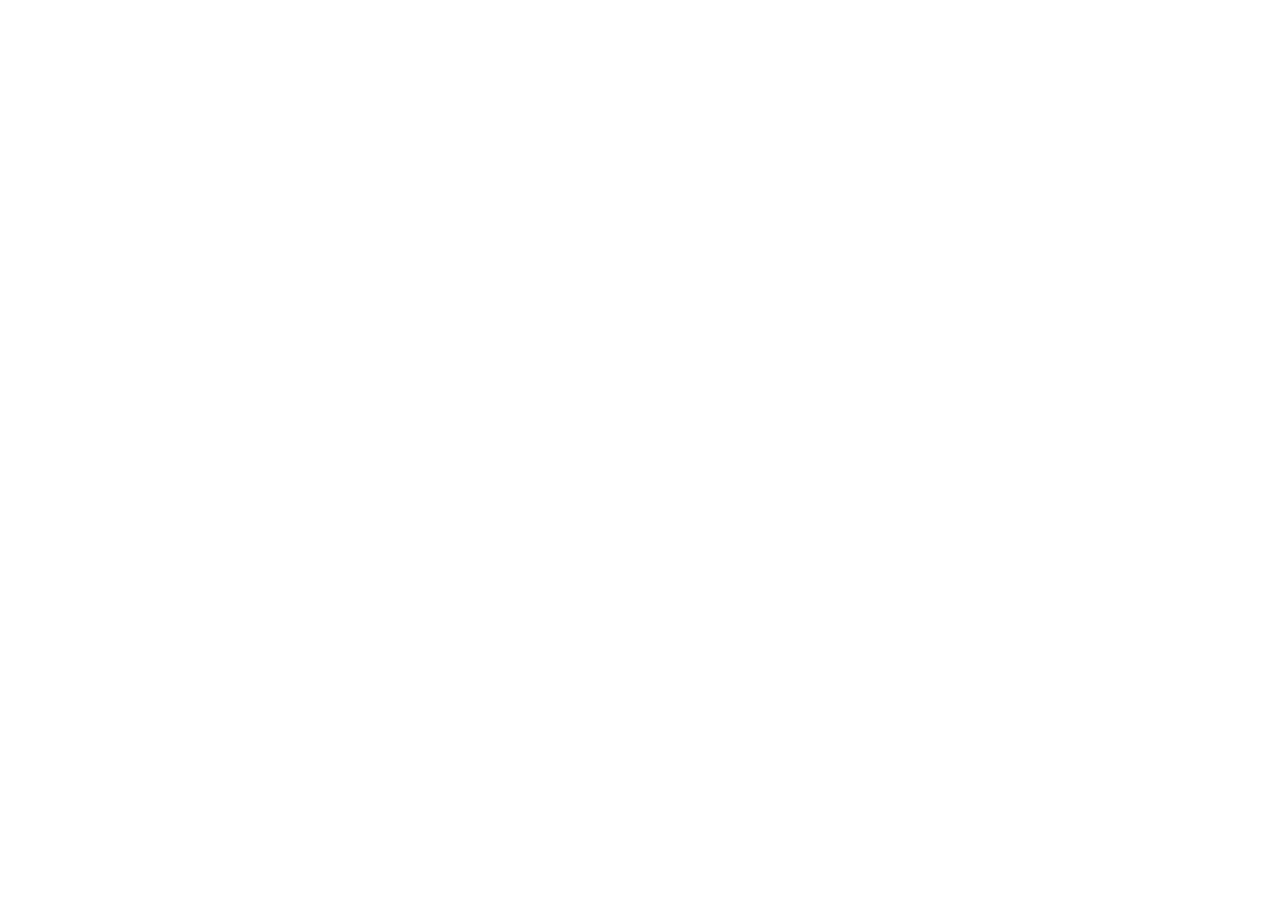
==== html/index.html @ 44332c36 "project initialized , defined the readme along with folder structure" ====
<!DOCTYPE html>
<html lang="en">
<head>
    <meta charset="UTF-8">
    <meta name="viewport" content="width=device-width, initial-scale=1.0">
    <title>Clipix</title>
</head>
<body>
    
</body>
</html>
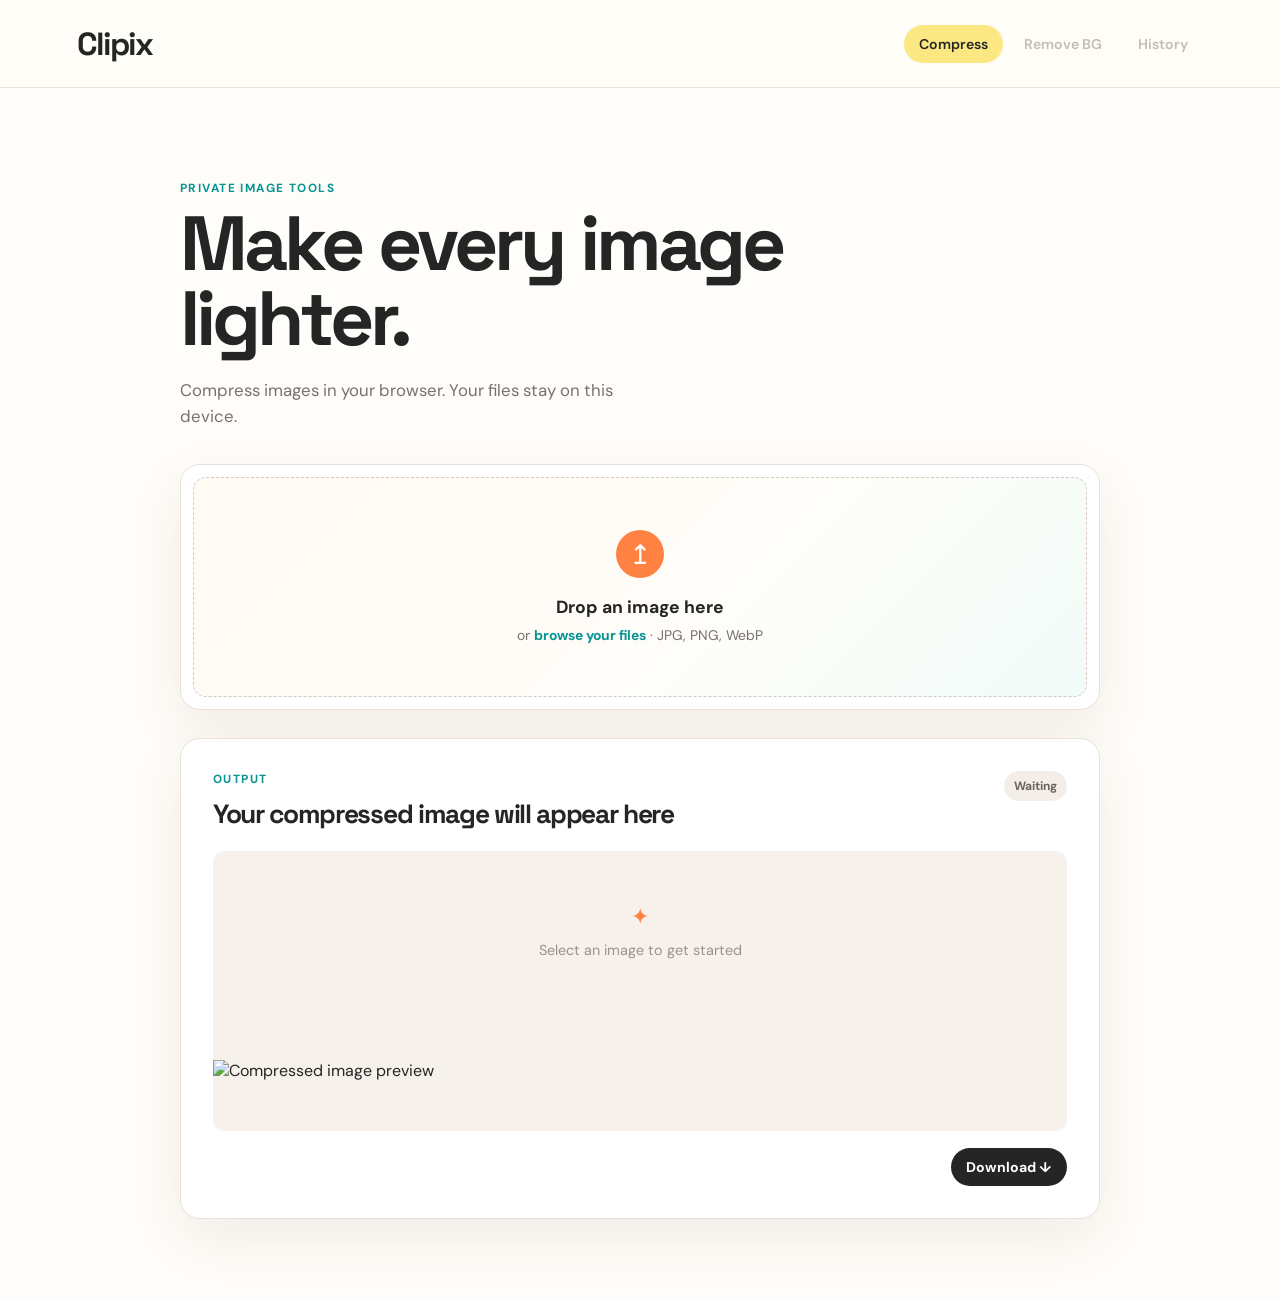
==== commit 71038ec8: "implemented single worker encoding and quality compression for one image, along with basic frontend " ====
--- a/html/index.html
+++ b/html/index.html
@@ -4,8 +4,62 @@
     <meta charset="UTF-8">
     <meta name="viewport" content="width=device-width, initial-scale=1.0">
     <title>Clipix</title>
+    <link rel="preconnect" href="https://fonts.googleapis.com">
+    <link rel="preconnect" href="https://fonts.gstatic.com" crossorigin>
+    <link href="https://fonts.googleapis.com/css2?family=DM+Sans:wght@400;500;600;700&family=Space+Grotesk:wght@500;600;700&display=swap" rel="stylesheet">
+    <link rel="stylesheet" href="../css/style.css">
+    <script src="../js/main.js" defer></script>
 </head>
 <body>
-    
+  <main class="app-shell">
+    <header class="topbar">
+      <a class="brand" href="./index.html" aria-label="Clipix home">Clipix</a>
+      <nav class="tabs" aria-label="Main navigation">
+        <button class="tab is-active" type="button">Compress</button>
+        <button class="tab" type="button" disabled>Remove BG</button>
+        <button class="tab" type="button" disabled>History</button>
+      </nav>
+    </header>
+
+    <section class="workspace" aria-labelledby="page-title">
+      <div class="intro">
+        <p class="eyebrow">Private image tools</p>
+        <h1 id="page-title">Make every image lighter.</h1>
+        <p class="lede">Compress images in your browser. Your files stay on this device.</p>
+      </div>
+
+      <form id="upload-form" class="upload-card">
+        <label class="dropzone" id="dropzone" for="pic">
+          <span class="drop-icon" aria-hidden="true">↥</span>
+          <span class="drop-title">Drop an image here</span>
+          <span class="drop-hint">or <span class="browse-link">browse your files</span> · JPG, PNG, WebP</span>
+          <input type="file" id="pic" name="pic" accept="image/jpeg,image/png,image/webp" />
+        </label>
+      </form>
+
+      <section class="result-panel" id="result-panel" aria-live="polite" aria-busy="false">
+        <div class="result-heading">
+          <div>
+            <p class="eyebrow">Output</p>
+            <h2 id="result-title">Your compressed image will appear here</h2>
+          </div>
+          <span class="status-pill" id="status-pill">Waiting</span>
+        </div>
+        <div class="preview-frame" id="preview-frame">
+          <div class="empty-preview" id="empty-preview">
+            <span class="empty-mark" aria-hidden="true">✦</span>
+            <span>Select an image to get started</span>
+          </div>
+          <img id="result-image" alt="Compressed image preview" hidden />
+        </div>
+        <div class="result-meta" id="result-meta" hidden>
+          <span id="file-name"></span>
+          <span id="original-size"></span>
+          <span id="file-size"></span>
+          <a class="download-button" id="download-link" download>Download <span aria-hidden="true">↓</span></a>
+        </div>
+      </section>
+    </section>
+  </main>
 </body>
 </html>
--- a/css/style.css
+++ b/css/style.css
@@ -0,0 +1,140 @@
+@import url('https://fonts.googleapis.com/css2?family=DM+Sans:wght@400;500;600;700&family=Space+Grotesk:wght@500;600;700&display=swap');
+
+:root {
+	--ink: #252525;
+	--muted: #77716d;
+	--paper: #fffdf9;
+	--panel: #ffffff;
+	--line: #e9e1da;
+	--coral: #ff8243;
+	--blush: #ffc0cb;
+	--butter: #fce883;
+	--teal: #069494;
+	--shadow: 0 20px 55px rgba(74, 49, 35, 0.08);
+}
+
+* { box-sizing: border-box; }
+
+body {
+	min-width: 320px;
+	margin: 0;
+	color: var(--ink);
+	background: var(--paper);
+	font-family: 'DM Sans', sans-serif;
+}
+
+button, input { font: inherit; }
+
+.app-shell { min-height: 100vh; }
+
+.topbar {
+	display: flex;
+	align-items: center;
+	justify-content: space-between;
+	min-height: 88px;
+	padding: 0 clamp(24px, 6vw, 88px);
+	border-bottom: 1px solid var(--line);
+	background: rgba(255, 253, 249, 0.9);
+}
+
+.brand {
+	color: var(--ink);
+	font: 700 clamp(1.5rem, 2.5vw, 2rem) 'Space Grotesk', sans-serif;
+	letter-spacing: -0.06em;
+	text-decoration: none;
+}
+
+.tabs { display: flex; gap: 6px; }
+
+.tab {
+	border: 0;
+	border-radius: 999px;
+	padding: 10px 15px;
+	color: var(--muted);
+	background: transparent;
+	cursor: pointer;
+	font-size: 0.88rem;
+	font-weight: 600;
+}
+
+.tab.is-active { color: var(--ink); background: var(--butter); }
+.tab:disabled { cursor: not-allowed; opacity: 0.45; }
+
+.workspace {
+	width: min(100% - 40px, 920px);
+	margin: 0 auto;
+	padding: clamp(48px, 8vw, 92px) 0 80px;
+}
+
+.intro { max-width: 620px; margin-bottom: 34px; }
+
+.eyebrow {
+	margin: 0 0 10px;
+	color: var(--teal);
+	font-size: 0.74rem;
+	font-weight: 700;
+	letter-spacing: 0.12em;
+	text-transform: uppercase;
+}
+
+h1, h2 { margin: 0; font-family: 'Space Grotesk', sans-serif; letter-spacing: -0.05em; }
+h1 { font-size: clamp(2.25rem, 6vw, 4.8rem); line-height: 0.98; }
+.lede { max-width: 450px; margin: 20px 0 0; color: var(--muted); font-size: 1.05rem; line-height: 1.6; }
+
+.upload-card, .result-panel {
+	border: 1px solid var(--line);
+	border-radius: 20px;
+	background: var(--panel);
+	box-shadow: var(--shadow);
+}
+
+.upload-card { padding: 12px; }
+
+.dropzone {
+	display: flex;
+	min-height: 220px;
+	flex-direction: column;
+	align-items: center;
+	justify-content: center;
+	border: 1.5px dashed #d5c9c0;
+	border-radius: 13px;
+	background: linear-gradient(135deg, #fffaf2, #fffdf9 55%, #f1fbf8);
+	cursor: pointer;
+	transition: border-color 180ms ease, transform 180ms ease, background 180ms ease;
+}
+
+.dropzone:hover, .dropzone.is-dragging { border-color: var(--teal); background: #f0faf7; transform: translateY(-2px); }
+.dropzone input { position: absolute; width: 1px; height: 1px; opacity: 0; }
+.drop-icon { display: grid; width: 48px; height: 48px; place-items: center; margin-bottom: 18px; border-radius: 50%; color: #fff; background: var(--coral); font-size: 1.7rem; }
+.drop-title { font-size: 1.1rem; font-weight: 700; }
+.drop-hint { margin-top: 8px; color: var(--muted); font-size: 0.87rem; }
+.browse-link { color: var(--teal); font-weight: 700; }
+
+.result-panel { margin-top: 28px; padding: clamp(20px, 4vw, 32px); }
+.result-heading { display: flex; align-items: flex-start; justify-content: space-between; gap: 16px; margin-bottom: 20px; }
+h2 { max-width: 520px; font-size: clamp(1.2rem, 3vw, 1.65rem); }
+.status-pill { flex: 0 0 auto; border-radius: 999px; padding: 7px 10px; color: #6b625b; background: #f4eee8; font-size: 0.75rem; font-weight: 700; }
+.status-pill.is-processing { color: #8a6610; background: var(--butter); }
+.status-pill.is-ready { color: #fff; background: var(--teal); }
+.status-pill.is-error { color: #fff; background: #bd5546; }
+
+.preview-frame { display: grid; min-height: 280px; place-items: center; overflow: hidden; border-radius: 12px; background: #f7f1eb; }
+.empty-preview { display: grid; place-items: center; gap: 10px; color: #9b9189; font-size: 0.9rem; }
+.empty-mark { color: var(--coral); font-size: 1.4rem; }
+#result-image { display: block; width: 100%; max-height: 560px; object-fit: contain; }
+.result-meta { display: flex; align-items: center; gap: 12px; margin-top: 17px; color: var(--muted); font-size: 0.88rem; }
+#original-size { color: var(--muted); }
+#file-size { color: var(--teal); font-weight: 700; }
+.download-button { margin-left: auto; border-radius: 999px; padding: 10px 15px; color: #fff; background: var(--ink); font-weight: 700; text-decoration: none; }
+.download-button:hover { background: var(--teal); }
+
+@media (max-width: 620px) {
+	.topbar { align-items: flex-start; flex-direction: column; gap: 12px; padding-top: 20px; padding-bottom: 18px; }
+	.tabs { width: 100%; justify-content: space-between; }
+	.tab { padding-inline: 10px; }
+	.workspace { width: min(100% - 28px, 920px); padding-top: 48px; }
+	.dropzone { min-height: 190px; }
+	.result-heading { flex-direction: column; }
+	.result-meta { align-items: flex-start; flex-wrap: wrap; }
+	.download-button { width: 100%; margin-left: 0; text-align: center; }
+}
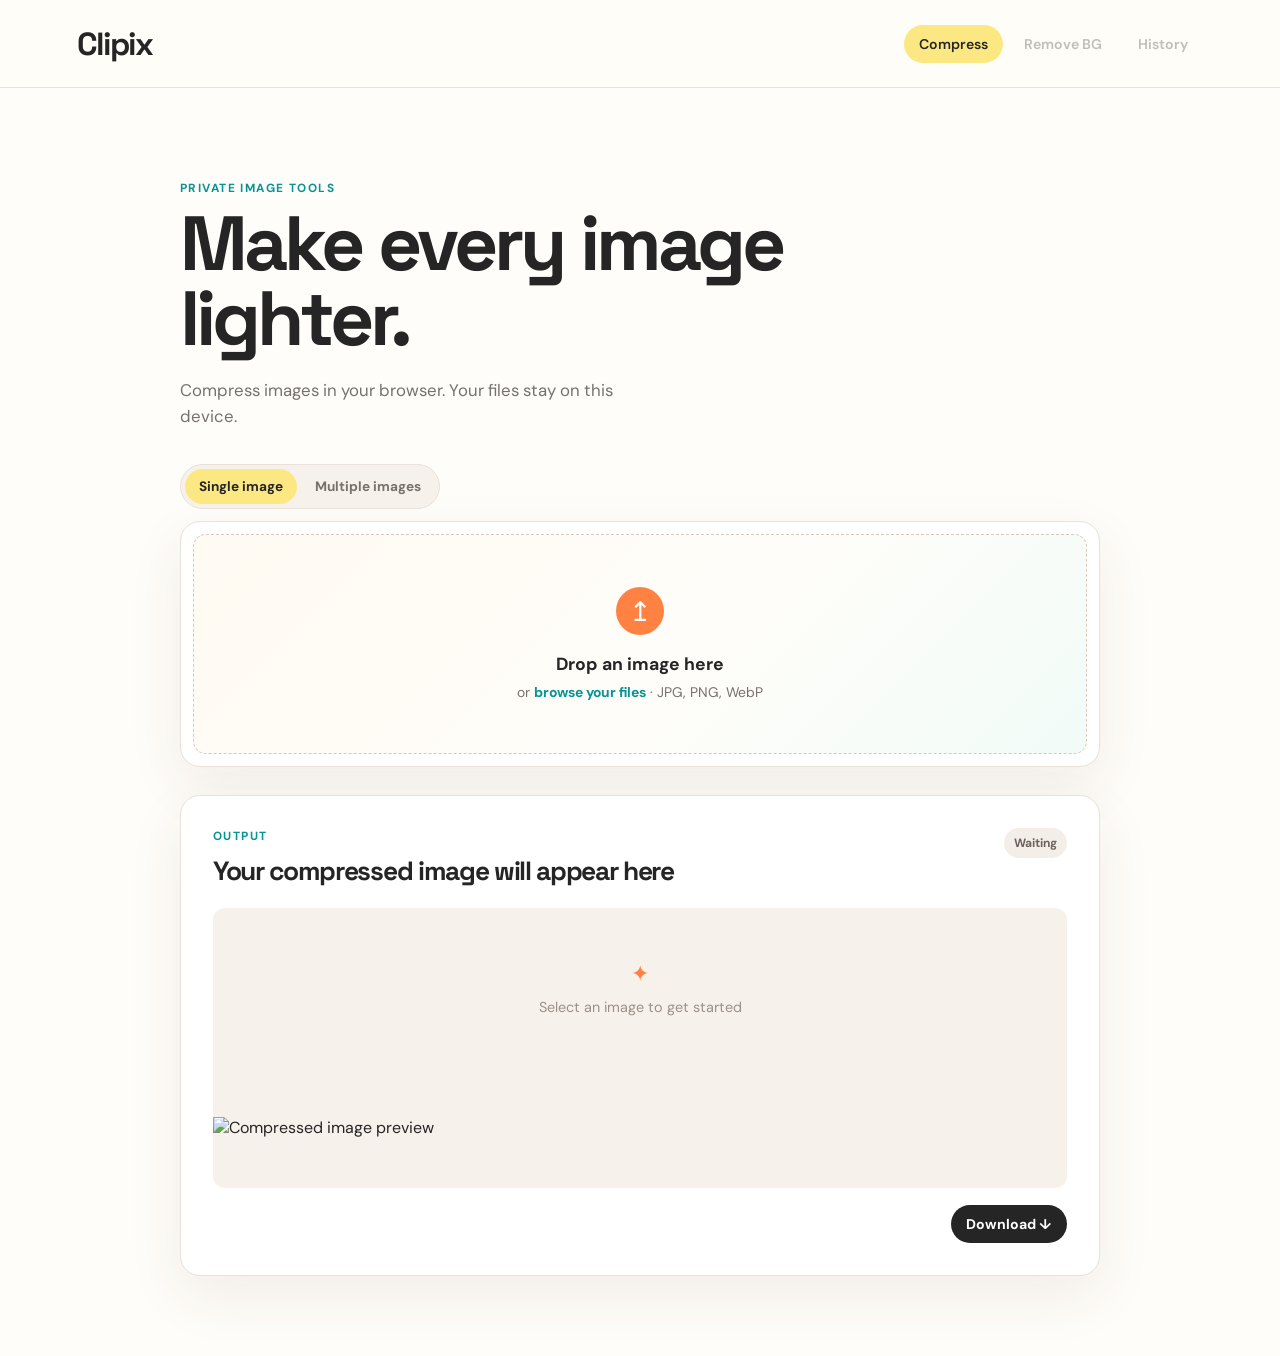
==== commit 1047d12b: "added worker-pool batch image compression ..using multiple threads for multiple files" ====
--- a/html/index.html
+++ b/html/index.html
@@ -8,7 +8,7 @@
     <link rel="preconnect" href="https://fonts.gstatic.com" crossorigin>
     <link href="https://fonts.googleapis.com/css2?family=DM+Sans:wght@400;500;600;700&family=Space+Grotesk:wght@500;600;700&display=swap" rel="stylesheet">
     <link rel="stylesheet" href="../css/style.css">
-    <script src="../js/main.js" defer></script>
+    <script src="../js/main.js" type="module"></script>
 </head>
 <body>
   <main class="app-shell">
@@ -28,6 +28,11 @@
         <p class="lede">Compress images in your browser. Your files stay on this device.</p>
       </div>
 
+      <div class="mode-switch" role="group" aria-label="Compression mode">
+        <button class="mode-button is-active" id="single-mode" type="button" aria-pressed="true">Single image</button>
+        <button class="mode-button" id="multiple-mode" type="button" aria-pressed="false">Multiple images</button>
+      </div>
+
       <form id="upload-form" class="upload-card">
         <label class="dropzone" id="dropzone" for="pic">
           <span class="drop-icon" aria-hidden="true">↥</span>
@@ -36,6 +41,69 @@
           <input type="file" id="pic" name="pic" accept="image/jpeg,image/png,image/webp" />
         </label>
       </form>
+
+      <form id="multiple-upload-form" class="upload-card" hidden>
+        <label class="dropzone" id="multiple-dropzone" for="multiple-pic">
+          <span class="drop-icon" aria-hidden="true">↥</span>
+          <span class="drop-title">Drop images here</span>
+          <span class="drop-hint">or <span class="browse-link">browse your files</span> · Select multiple JPG, PNG, or WebP files</span>
+          <input type="file" id="multiple-pic" name="multiple-pic" accept="image/jpeg,image/png,image/webp" multiple />
+        </label>
+        <p class="batch-note">Batch mode uses quality 0.7 and a maximum width of 1920px. Up to four images are processed at once.</p>
+      </form>
+
+      <section class="controls-card" id="controls-card" aria-label="Compression settings" hidden>
+        <div class="controls-heading">
+          <div>
+            <p class="eyebrow">Fine tune</p>
+            <h2>Choose your balance</h2>
+          </div>
+          <span class="controls-hint">Updates instantly</span>
+        </div>
+        <div class="control-grid">
+          <label class="slider-control" for="quality-slider">
+            <span class="slider-label">
+              <span>Quality</span>
+            </span>
+            <input type="range" id="quality-slider" min="0.1" max="1" step="0.05" value="0.7">
+            <span class="slider-scale"><span>Smaller file</span><span>Sharper image</span></span>
+          </label>
+          <label class="slider-control" for="width-slider">
+            <span class="slider-label">
+              <span>Maximum width</span>
+            </span>
+            <input type="range" id="width-slider" min="320" max="3840" step="10" value="1920">
+            <span class="slider-scale"><span>More compact</span><span>More detail</span></span>
+          </label>
+          <label class="format-control" for="outputFormat">
+            <span class="slider-label">
+              <span>Output format</span>
+              <span class="format-badge">Default</span>
+            </span>
+            <span class="select-wrap">
+              <select name="output" id="outputFormat" aria-describedby="format-help">
+                <option value="jpeg">JPEG · Best compatibility</option>
+                <option value="webp">WebP · Smaller files</option>
+              </select>
+            </span>
+            <span class="format-help" id="format-help">WebP is usually the smallest. JPEG works everywhere.</span>
+          </label>
+        </div>
+      </section>
+
+      <section class="batch-panel" id="batch-panel" aria-label="Batch compression results" hidden>
+        <div class="result-heading">
+          <div>
+            <p class="eyebrow">Batch output</p>
+            <h2 id="batch-title">Your compressed images will appear here</h2>
+          </div>
+          <div class="batch-actions">
+            <span class="status-pill" id="batch-status">Waiting</span>
+            <button class="download-button batch-download-all" id="download-all" type="button" hidden>Download all</button>
+          </div>
+        </div>
+        <div class="batch-list" id="batch-list"></div>
+      </section>
 
       <section class="result-panel" id="result-panel" aria-live="polite" aria-busy="false">
         <div class="result-heading">
--- a/css/style.css
+++ b/css/style.css
@@ -23,7 +23,7 @@
 	font-family: 'DM Sans', sans-serif;
 }
 
-button, input { font: inherit; }
+button, input, select { font: inherit; }
 
 .app-shell { min-height: 100vh; }
 
@@ -89,6 +89,37 @@
 }
 
 .upload-card { padding: 12px; }
+.mode-switch { display: inline-flex; gap: 4px; margin-bottom: 12px; padding: 4px; border: 1px solid var(--line); border-radius: 999px; background: #f7f1eb; }
+.mode-button { border: 0; border-radius: 999px; padding: 9px 14px; color: var(--muted); background: transparent; cursor: pointer; font-size: 0.85rem; font-weight: 700; }
+.mode-button.is-active { color: var(--ink); background: var(--butter); }
+.batch-note { margin: 12px 4px 2px; color: var(--muted); font-size: 0.78rem; }
+
+.controls-card {
+	margin-top: 18px;
+	padding: clamp(20px, 4vw, 28px);
+	border: 1px solid var(--line);
+	border-radius: 20px;
+	background: var(--panel);
+	box-shadow: var(--shadow);
+}
+
+.controls-heading { display: flex; align-items: flex-start; justify-content: space-between; gap: 16px; margin-bottom: 22px; }
+.controls-heading h2 { font-size: clamp(1.2rem, 3vw, 1.55rem); }
+.controls-hint { padding-top: 5px; color: var(--teal); font-size: 0.78rem; font-weight: 700; }
+.control-grid { display: grid; grid-template-columns: repeat(2, minmax(0, 1fr)); gap: 24px; }
+.slider-control { display: grid; gap: 12px; color: var(--muted); font-size: 0.85rem; font-weight: 600; }
+.slider-label { display: flex; align-items: center; justify-content: space-between; gap: 12px; color: var(--ink); font-size: 0.95rem; }
+.slider-label output { color: var(--teal); font-variant-numeric: tabular-nums; }
+.slider-control input[type="range"] { width: 100%; height: 8px; margin: 2px 0; accent-color: var(--teal); cursor: pointer; }
+.slider-scale { display: flex; justify-content: space-between; color: var(--muted); font-size: 0.72rem; font-weight: 500; }
+.format-control { display: grid; align-content: start; gap: 12px; color: var(--muted); font-size: 0.85rem; font-weight: 600; }
+.format-badge { border-radius: 999px; padding: 4px 8px; color: var(--teal); background: #e8f6f3; font-size: 0.68rem; font-weight: 700; letter-spacing: 0.02em; }
+.select-wrap { position: relative; display: block; }
+.select-wrap::after { position: absolute; top: 50%; right: 15px; width: 7px; height: 7px; border-right: 1.5px solid var(--ink); border-bottom: 1.5px solid var(--ink); content: ''; pointer-events: none; transform: translateY(-65%) rotate(45deg); }
+.format-control select { width: 100%; min-height: 44px; appearance: none; border: 1px solid #d9cec5; border-radius: 12px; padding: 0 42px 0 13px; color: var(--ink); background: #fffdf9; cursor: pointer; font-size: 0.9rem; font-weight: 600; }
+.format-control select:hover { border-color: var(--teal); background: #f7fcfa; }
+.format-control select:focus-visible { outline: 3px solid rgba(6, 148, 148, 0.22); outline-offset: 2px; border-color: var(--teal); }
+.format-help { color: var(--muted); font-size: 0.74rem; font-weight: 500; line-height: 1.4; }
 
 .dropzone {
 	display: flex;
@@ -111,7 +142,17 @@
 .browse-link { color: var(--teal); font-weight: 700; }
 
 .result-panel { margin-top: 28px; padding: clamp(20px, 4vw, 32px); }
+.batch-panel { margin-top: 28px; padding: clamp(20px, 4vw, 32px); border: 1px solid var(--line); border-radius: 20px; background: var(--panel); box-shadow: var(--shadow); }
+.batch-list { display: grid; gap: 10px; }
+.batch-row { display: grid; grid-template-columns: minmax(0, 1fr) auto auto; align-items: center; gap: 14px; padding: 14px; border: 1px solid var(--line); border-radius: 12px; background: #fffdf9; }
+.batch-file { display: grid; min-width: 0; gap: 4px; }
+.batch-file strong { overflow: hidden; text-overflow: ellipsis; white-space: nowrap; }
+.batch-file-size, .batch-row-status { color: var(--muted); font-size: 0.78rem; }
+.batch-row-status.is-ready { color: var(--teal); font-weight: 700; }
+.batch-row-status.is-error { color: #bd5546; font-weight: 700; }
+.batch-download { margin-left: 0; padding: 7px 11px; font-size: 0.78rem; }
 .result-heading { display: flex; align-items: flex-start; justify-content: space-between; gap: 16px; margin-bottom: 20px; }
+.batch-actions { display: flex; align-items: center; gap: 10px; flex-wrap: wrap; justify-content: flex-end; }
 h2 { max-width: 520px; font-size: clamp(1.2rem, 3vw, 1.65rem); }
 .status-pill { flex: 0 0 auto; border-radius: 999px; padding: 7px 10px; color: #6b625b; background: #f4eee8; font-size: 0.75rem; font-weight: 700; }
 .status-pill.is-processing { color: #8a6610; background: var(--butter); }
@@ -126,6 +167,7 @@
 #original-size { color: var(--muted); }
 #file-size { color: var(--teal); font-weight: 700; }
 .download-button { margin-left: auto; border-radius: 999px; padding: 10px 15px; color: #fff; background: var(--ink); font-weight: 700; text-decoration: none; }
+.batch-download-all { margin-left: 0; border: 0; cursor: pointer; }
 .download-button:hover { background: var(--teal); }
 
 @media (max-width: 620px) {
@@ -135,6 +177,11 @@
 	.workspace { width: min(100% - 28px, 920px); padding-top: 48px; }
 	.dropzone { min-height: 190px; }
 	.result-heading { flex-direction: column; }
+	.batch-actions { justify-content: flex-start; }
+	.controls-heading { flex-direction: column; gap: 4px; }
+	.control-grid { grid-template-columns: 1fr; gap: 20px; }
 	.result-meta { align-items: flex-start; flex-wrap: wrap; }
 	.download-button { width: 100%; margin-left: 0; text-align: center; }
+	.batch-row { grid-template-columns: 1fr auto; }
+	.batch-download { grid-column: 1 / -1; }
 }
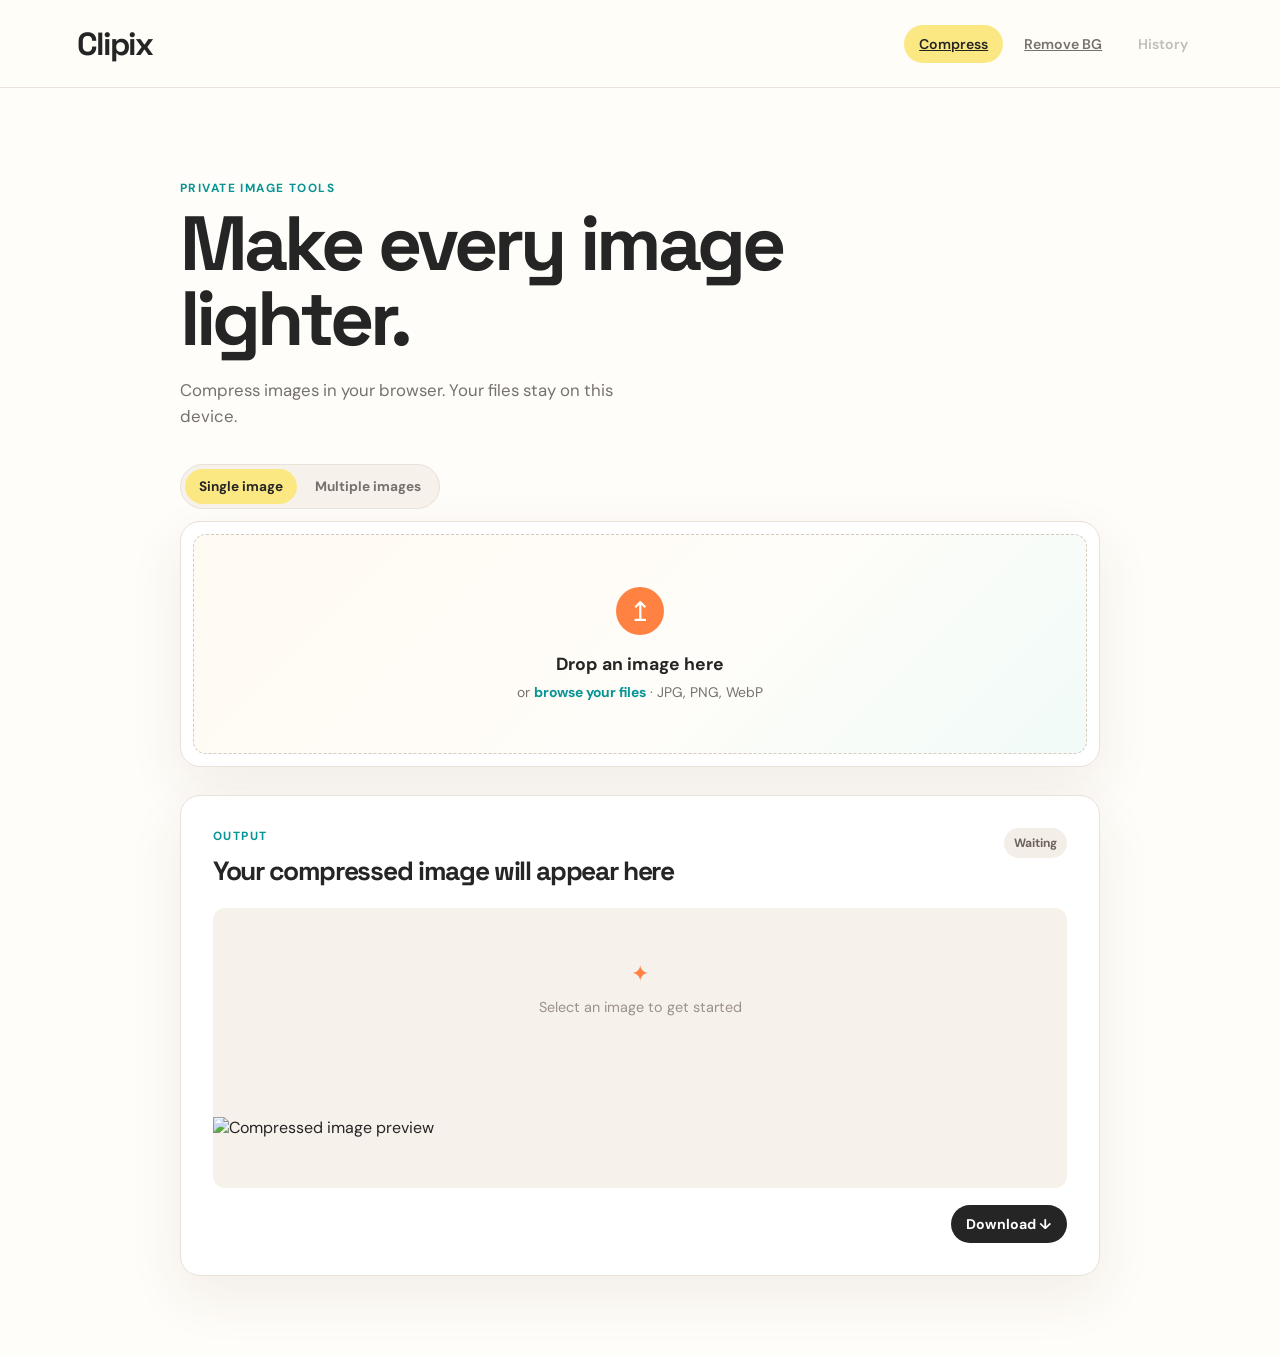
==== commit f87c5949: "added background removal feature" ====
--- a/html/index.html
+++ b/html/index.html
@@ -15,8 +15,8 @@
     <header class="topbar">
       <a class="brand" href="./index.html" aria-label="Clipix home">Clipix</a>
       <nav class="tabs" aria-label="Main navigation">
-        <button class="tab is-active" type="button">Compress</button>
-        <button class="tab" type="button" disabled>Remove BG</button>
+        <a class="tab is-active" href="./index.html">Compress</a>
+        <a class="tab" href="./bgremover.html">Remove BG</a>
         <button class="tab" type="button" disabled>History</button>
       </nav>
     </header>
--- a/css/style.css
+++ b/css/style.css
@@ -58,6 +58,7 @@
 }
 
 .tab.is-active { color: var(--ink); background: var(--butter); }
+.tab:hover { color: var(--ink); background: #fff4c2; }
 .tab:disabled { cursor: not-allowed; opacity: 0.45; }
 
 .workspace {
@@ -159,9 +160,27 @@
 .status-pill.is-ready { color: #fff; background: var(--teal); }
 .status-pill.is-error { color: #fff; background: #bd5546; }
 
-.preview-frame { display: grid; min-height: 280px; place-items: center; overflow: hidden; border-radius: 12px; background: #f7f1eb; }
+.preview-frame { position: relative; display: grid; min-height: 280px; place-items: center; overflow: hidden; border-radius: 12px; background: #f7f1eb; }
 .empty-preview { display: grid; place-items: center; gap: 10px; color: #9b9189; font-size: 0.9rem; }
+.empty-preview[hidden] { display: none; }
 .empty-mark { color: var(--coral); font-size: 1.4rem; }
+.processing-art { position: absolute; inset: 0; z-index: 1; display: grid; align-content: center; justify-items: center; gap: 8px; color: var(--ink); background: rgba(255, 253, 249, 0.12); text-align: center; }
+.processing-art[hidden] { display: none; }
+.processing-art strong { font: 600 1rem 'Space Grotesk', sans-serif; letter-spacing: -0.02em; }
+.processing-caption { color: var(--muted); font-size: 0.8rem; }
+.brush-stage { position: absolute; inset: 0; overflow: hidden; }
+.brush-glow { position: absolute; top: 50%; left: 50%; width: 150px; height: 90px; border-radius: 50%; background: rgba(252, 232, 131, 0.34); filter: blur(20px); transform: translate(-50%, -50%); }
+.brush-stroke { position: absolute; top: 50%; left: 50%; width: 175px; height: 58px; border: 3px solid rgba(6, 148, 148, 0.58); border-left-color: transparent; border-bottom-color: transparent; border-radius: 50%; transform: translate(-50%, -50%) rotate(-24deg); animation: brush-orbit 2.8s ease-in-out infinite; }
+.brush-stroke-two { width: 145px; height: 105px; border-color: rgba(255, 130, 67, 0.42); border-right-color: transparent; animation-delay: -0.9s; animation-duration: 3.4s; transform: translate(-50%, -50%) rotate(48deg); }
+.brush-stroke-three { width: 205px; height: 125px; border-color: rgba(255, 192, 203, 0.7); border-top-color: transparent; animation-delay: -1.7s; animation-duration: 4s; transform: translate(-50%, -50%) rotate(-55deg); }
+.floating-pencil { position: absolute; top: 50%; left: 50%; width: 112px; height: 25px; filter: drop-shadow(0 8px 5px rgba(74, 49, 35, 0.18)); transform: translate(-50%, -50%) rotate(-30deg); }
+.pencil-body { position: absolute; top: 0; left: 18px; width: 70px; height: 25px; border-radius: 4px 2px 2px 4px; background: linear-gradient(180deg, #ff9b64, #f36d3b); }
+.pencil-body::after { position: absolute; top: 5px; left: 10px; width: 50px; height: 3px; border-radius: 3px; background: rgba(255, 255, 255, 0.35); content: ''; }
+.pencil-tip { position: absolute; top: 0; left: 0; width: 0; height: 0; border-top: 12.5px solid transparent; border-bottom: 12.5px solid transparent; border-right: 22px solid #e6c9a8; }
+.pencil-tip::after { position: absolute; top: -3px; left: 16px; width: 0; height: 0; border-top: 3px solid transparent; border-bottom: 3px solid transparent; border-right: 7px solid #393333; content: ''; }
+.pencil-band { position: absolute; top: 0; left: 79px; width: 10px; height: 25px; background: var(--butter); }
+.pencil-eraser { position: absolute; top: 0; left: 89px; width: 22px; height: 25px; border-radius: 0 6px 6px 0; background: #f5a8ae; }
+@keyframes brush-orbit { 0%, 100% { opacity: 0.45; transform: translate(-50%, -50%) rotate(-24deg) scale(0.9); } 50% { opacity: 1; transform: translate(-50%, -50%) rotate(4deg) scale(1.05); } }
 #result-image { display: block; width: 100%; max-height: 560px; object-fit: contain; }
 .result-meta { display: flex; align-items: center; gap: 12px; margin-top: 17px; color: var(--muted); font-size: 0.88rem; }
 #original-size { color: var(--muted); }
@@ -169,6 +188,23 @@
 .download-button { margin-left: auto; border-radius: 999px; padding: 10px 15px; color: #fff; background: var(--ink); font-weight: 700; text-decoration: none; }
 .batch-download-all { margin-left: 0; border: 0; cursor: pointer; }
 .download-button:hover { background: var(--teal); }
+
+.progress-wrap {
+	margin-top: 18px;
+	padding: 16px 18px;
+	border: 1px solid var(--line);
+	border-radius: 14px;
+	background: #fffaf2;
+}
+.progress-wrap p { margin: 0 0 10px; color: var(--muted); font-size: 0.85rem; font-weight: 700; }
+.progress-wrap progress { display: block; width: 100%; height: 10px; accent-color: var(--teal); }
+.bg-preview { background: repeating-conic-gradient(#f1ebe5 0 25%, #fffdf9 0 50%) 50% / 24px 24px; }
+.bg-preview img { max-width: 100%; max-height: 560px; object-fit: contain; }
+.file-error { margin: 12px 0 0; color: #bd5546; font-size: 0.85rem; font-weight: 600; }
+
+@media (prefers-reduced-motion: reduce) {
+	.brush-stroke, .floating-pencil { animation: none; }
+}
 
 @media (max-width: 620px) {
 	.topbar { align-items: flex-start; flex-direction: column; gap: 12px; padding-top: 20px; padding-bottom: 18px; }
@@ -185,3 +221,33 @@
 	.batch-row { grid-template-columns: 1fr auto; }
 	.batch-download { grid-column: 1 / -1; }
 }
+
+.preview-frame {
+    position: relative;
+    overflow: hidden;
+}
+
+.processing-art {
+    position: absolute;
+    inset: 0;
+    display: grid;
+    place-items: center;
+    align-content: center;
+}
+
+.processing-art[hidden] {
+    display: none;
+}
+
+.brush-stage {
+    position: absolute;
+    inset: 0;
+    pointer-events: none;
+}
+
+.floating-pencil {
+    position: absolute;
+    left: 8%;
+    top: 8%;
+    transform: translate(-50%, -50%);
+}
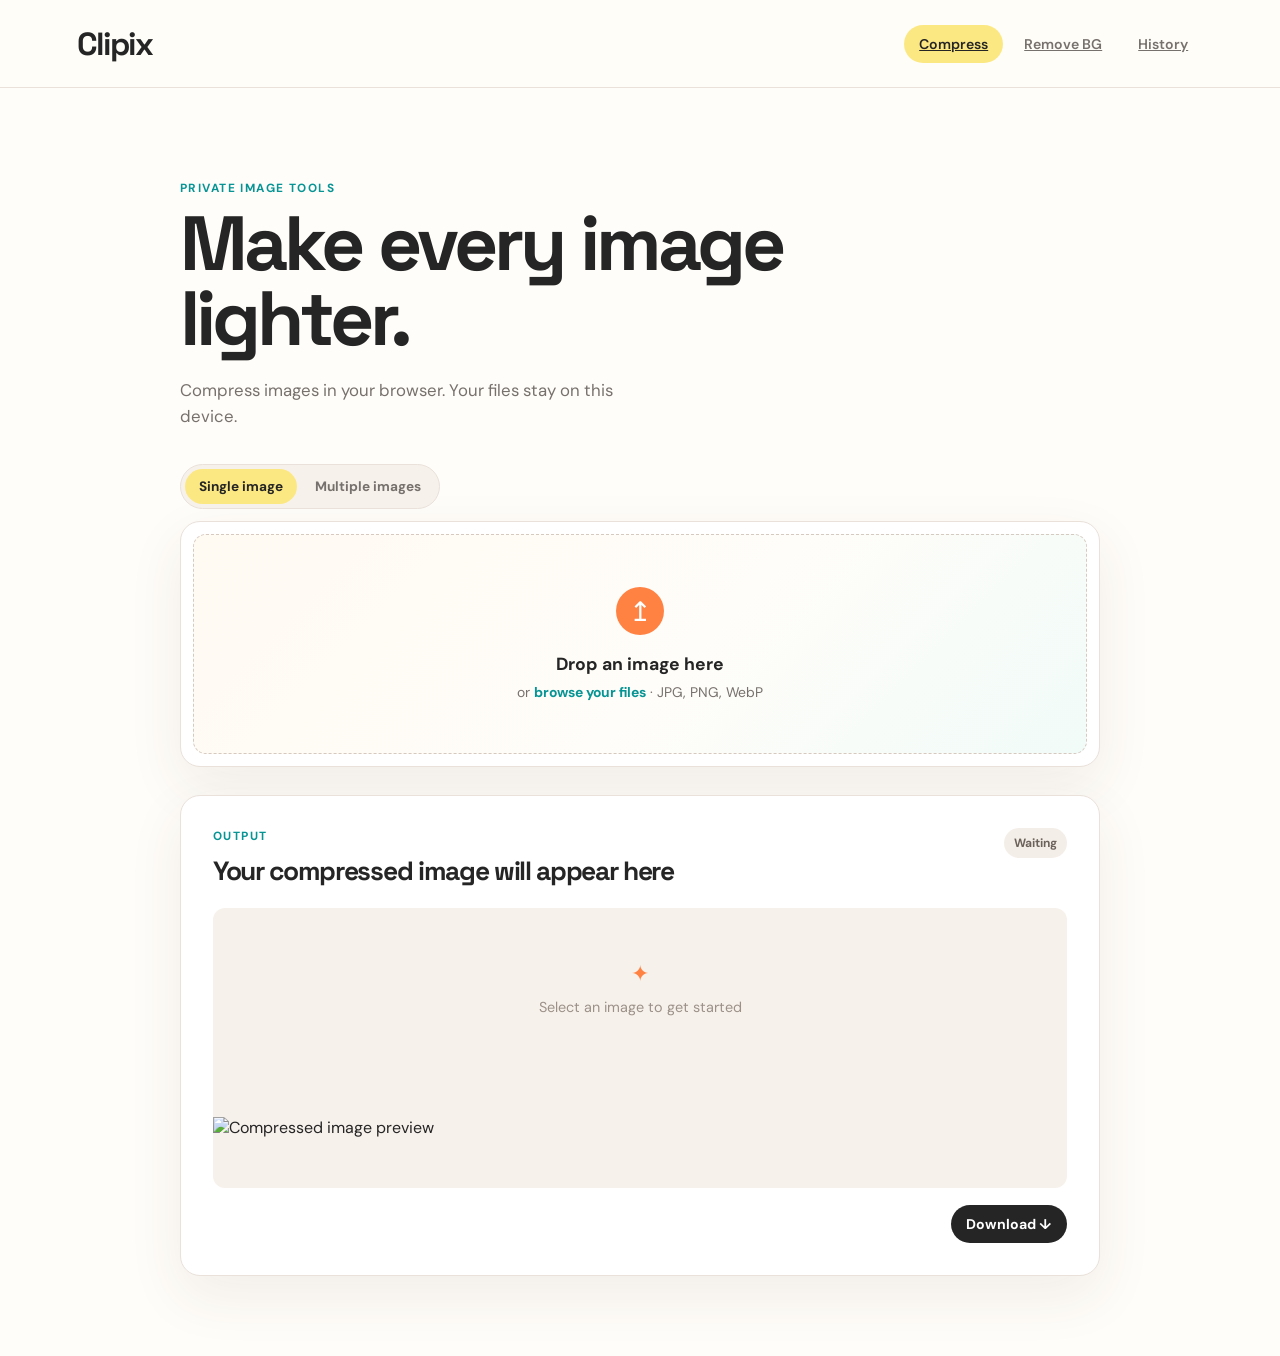
==== commit a375f0e1: "implemented export history functionality" ====
--- a/html/index.html
+++ b/html/index.html
@@ -17,7 +17,8 @@
       <nav class="tabs" aria-label="Main navigation">
         <a class="tab is-active" href="./index.html">Compress</a>
         <a class="tab" href="./bgremover.html">Remove BG</a>
-        <button class="tab" type="button" disabled>History</button>
+        <a class="tab" href="./history.html">History</a>
+
       </nav>
     </header>
 
--- a/css/style.css
+++ b/css/style.css
@@ -188,6 +188,21 @@
 .download-button { margin-left: auto; border-radius: 999px; padding: 10px 15px; color: #fff; background: var(--ink); font-weight: 700; text-decoration: none; }
 .batch-download-all { margin-left: 0; border: 0; cursor: pointer; }
 .download-button:hover { background: var(--teal); }
+.history-heading { display: flex; align-items: flex-start; justify-content: space-between; gap: 24px; }
+.history-clear, .history-delete { border: 1px solid var(--line); border-radius: 999px; padding: 10px 15px; color: var(--ink); background: var(--panel); cursor: pointer; font-weight: 700; }
+.history-clear:hover, .history-delete:hover { border-color: var(--coral); color: #bd5546; }
+.history-empty { margin: 0; padding: 40px 20px; border: 1px dashed #d5c9c0; border-radius: 16px; color: var(--muted); text-align: center; }
+.history-grid { display: grid; gap: 16px; }
+.history-card { display: grid; grid-template-columns: 160px minmax(0, 1fr); gap: 20px; padding: 16px; border: 1px solid var(--line); border-radius: 16px; background: var(--panel); box-shadow: var(--shadow); }
+.history-thumb { width: 160px; height: 120px; border-radius: 10px; background: #f7f1eb; object-fit: contain; }
+.history-card-body { display: grid; align-content: center; gap: 10px; min-width: 0; }
+.history-card-heading { display: flex; align-items: baseline; justify-content: space-between; gap: 12px; }
+.history-card h2 { font-size: 1.2rem; }
+.history-card time, .history-details { color: var(--muted); font-size: 0.82rem; }
+.history-details { margin: 0; }
+.history-actions { display: flex; align-items: center; gap: 10px; }
+.history-download { width: auto; margin-left: 0; border: 0; cursor: pointer; font-size: 0.85rem; }
+.history-delete { padding: 9px 13px; font-size: 0.85rem; }
 
 .progress-wrap {
 	margin-top: 18px;
@@ -216,6 +231,11 @@
 	.batch-actions { justify-content: flex-start; }
 	.controls-heading { flex-direction: column; gap: 4px; }
 	.control-grid { grid-template-columns: 1fr; gap: 20px; }
+	.history-heading { flex-direction: column; }
+	.history-clear { align-self: flex-start; }
+	.history-card { grid-template-columns: 1fr; }
+	.history-thumb { width: 100%; height: 180px; }
+	.history-card-heading { align-items: flex-start; flex-direction: column; gap: 4px; }
 	.result-meta { align-items: flex-start; flex-wrap: wrap; }
 	.download-button { width: 100%; margin-left: 0; text-align: center; }
 	.batch-row { grid-template-columns: 1fr auto; }
